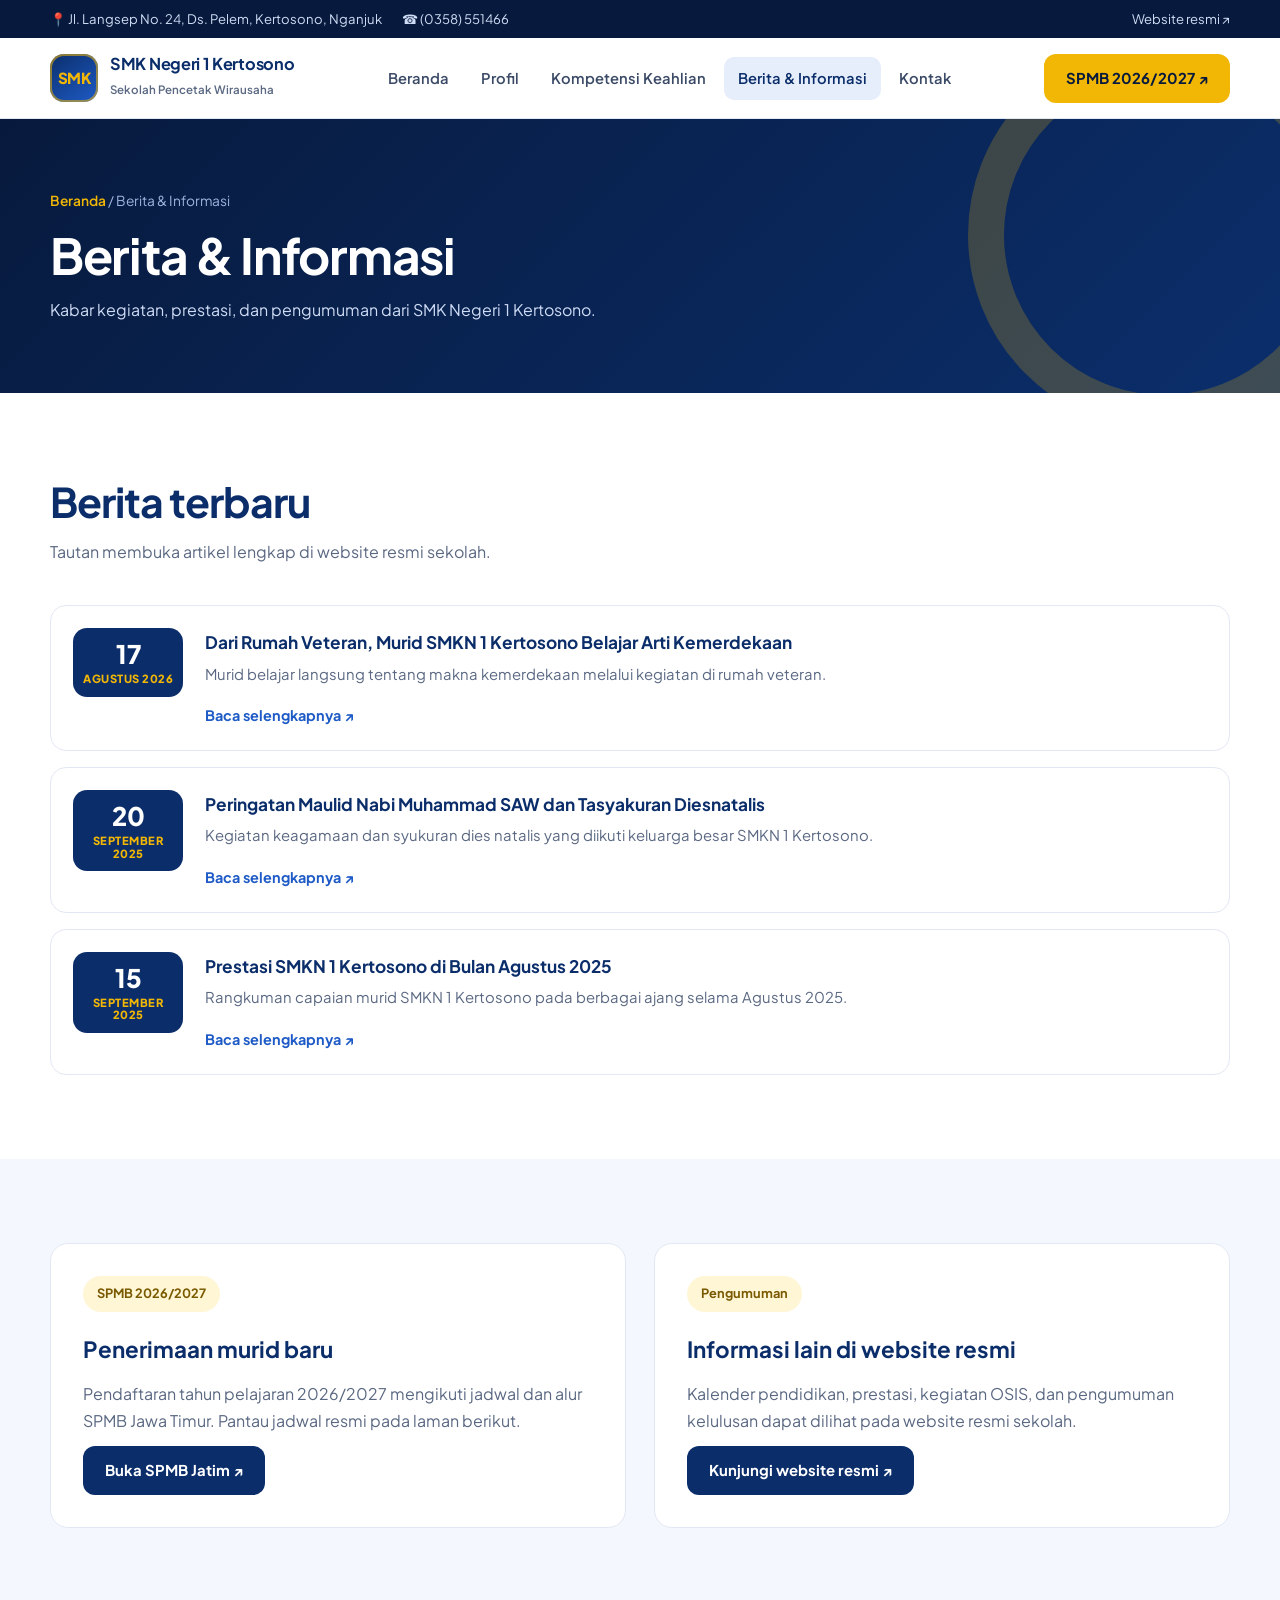
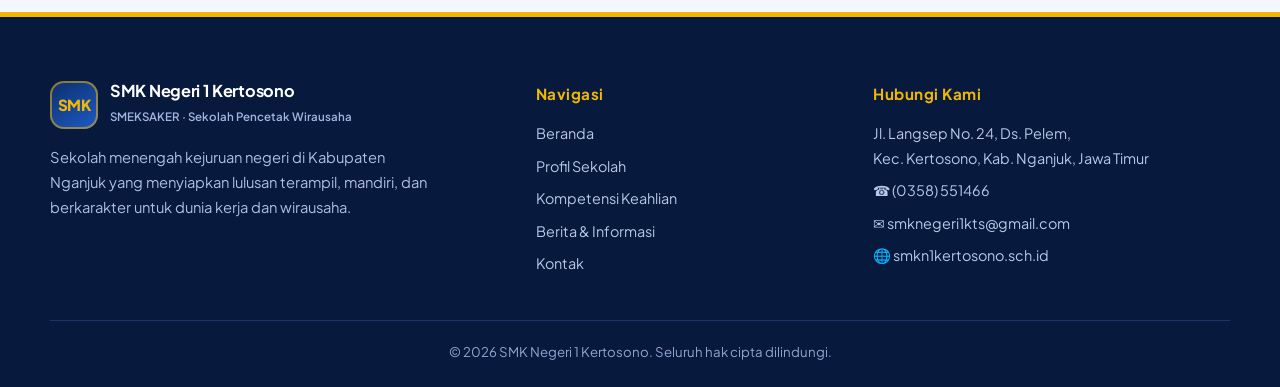
==== informasi.html @ c1da94f9 "Add files via upload" ====
<!DOCTYPE html>
<html lang="id">
<head>
<meta charset="UTF-8">
<meta name="viewport" content="width=device-width, initial-scale=1.0">
<meta name="description" content="Berita, prestasi, dan informasi terbaru SMK Negeri 1 Kertosono.">
<meta name="theme-color" content="#0b2e6b">
<title>Berita & Informasi | SMK Negeri 1 Kertosono</title>
<link rel="stylesheet" href="css/style.css">
</head>
<body>
<div class="topbar"><div class="container">
  <div><span>📍 Jl. Langsep No. 24, Ds. Pelem, Kertosono, Nganjuk</span><span>☎ (0358) 551466</span></div>
  <div><a href="https://smkn1kertosono.sch.id/" target="_blank" rel="noopener">Website resmi ↗</a></div>
</div></div>
<header class="site-header">
  <div class="container navbar">
    <a class="brand" href="index.html" aria-label="SMK Negeri 1 Kertosono">
      <span class="brand-mark">SMK</span>
      <span class="brand-text"><strong>SMK Negeri 1 Kertosono</strong><small>Sekolah Pencetak Wirausaha</small></span>
    </a>
    <input type="checkbox" id="menu" class="menu-toggle" aria-hidden="true">
    <label for="menu" class="menu-btn" aria-label="Buka menu">☰</label>
    <nav aria-label="Navigasi utama"><ul class="nav-links"><li><a class="" href="index.html">Beranda</a></li><li><a class="" href="tentang.html">Profil</a></li><li><a class="" href="jurusan.html">Kompetensi Keahlian</a></li><li><a class="active" href="informasi.html">Berita & Informasi</a></li><li><a class="" href="kontak.html">Kontak</a></li></ul></nav>
    <a class="nav-cta" href="https://spmbjatim.net/" target="_blank" rel="noopener">SPMB 2026/2027 ↗</a>
  </div>
</header>
<main>
<section class="page-hero"><div class="container"><div class="breadcrumb"><a href="index.html">Beranda</a> / Berita &amp; Informasi</div><h1>Berita &amp; Informasi</h1><p>Kabar kegiatan, prestasi, dan pengumuman dari SMK Negeri 1 Kertosono.</p></div></section>
<section class="section"><div class="container">
  <div class="section-heading"><h2>Berita terbaru</h2><p>Tautan membuka artikel lengkap di website resmi sekolah.</p></div>
  <div class="info-list">
<article class="info-row"><div class="date-box">17<small>AGUSTUS 2026</small></div><div><h3>Dari Rumah Veteran, Murid SMKN 1 Kertosono Belajar Arti Kemerdekaan</h3><p>Murid belajar langsung tentang makna kemerdekaan melalui kegiatan di rumah veteran.</p><a class="text-link" href="https://smkn1kertosono.sch.id/dari-rumah-veteran-murid-smkn-1-kertosono-belajar-arti-kemerdekaan/" target="_blank" rel="noopener">Baca selengkapnya ↗</a></div></article>
<article class="info-row"><div class="date-box">20<small>SEPTEMBER 2025</small></div><div><h3>Peringatan Maulid Nabi Muhammad SAW dan Tasyakuran Diesnatalis</h3><p>Kegiatan keagamaan dan syukuran dies natalis yang diikuti keluarga besar SMKN 1 Kertosono.</p><a class="text-link" href="https://smkn1kertosono.sch.id/smk-negeri-1-kertosono-gelar-peringatan-maulid-nabi-muhammad-saw-dan-tasyakuran-diesnatalis/" target="_blank" rel="noopener">Baca selengkapnya ↗</a></div></article>
<article class="info-row"><div class="date-box">15<small>SEPTEMBER 2025</small></div><div><h3>Prestasi SMKN 1 Kertosono di Bulan Agustus 2025</h3><p>Rangkuman capaian murid SMKN 1 Kertosono pada berbagai ajang selama Agustus 2025.</p><a class="text-link" href="https://smkn1kertosono.sch.id/prestasi-smkn-1-kertosono-di-bulan-agustus-2025/" target="_blank" rel="noopener">Baca selengkapnya ↗</a></div></article>
  </div>
</div></section>
<section class="section section-soft"><div class="container two-col">
  <article class="content-card"><span class="eyebrow">SPMB 2026/2027</span><h2>Penerimaan murid baru</h2><p>Pendaftaran tahun pelajaran 2026/2027 mengikuti jadwal dan alur SPMB Jawa Timur. Pantau jadwal resmi pada laman berikut.</p><a class="btn btn-primary" href="https://spmbjatim.net/" target="_blank" rel="noopener">Buka SPMB Jatim ↗</a></article>
  <article class="content-card"><span class="eyebrow">Pengumuman</span><h2>Informasi lain di website resmi</h2><p>Kalender pendidikan, prestasi, kegiatan OSIS, dan pengumuman kelulusan dapat dilihat pada website resmi sekolah.</p><a class="btn btn-primary" href="https://smkn1kertosono.sch.id/" target="_blank" rel="noopener">Kunjungi website resmi ↗</a></article>
</div></section>
</main>
<footer class="site-footer">
  <div class="container">
    <div class="footer-grid">
      <div class="footer-brand">
        <a class="brand" href="index.html"><span class="brand-mark">SMK</span><span class="brand-text"><strong>SMK Negeri 1 Kertosono</strong><small>SMEKSAKER · Sekolah Pencetak Wirausaha</small></span></a>
        <p>Sekolah menengah kejuruan negeri di Kabupaten Nganjuk yang menyiapkan lulusan terampil, mandiri, dan berkarakter untuk dunia kerja dan wirausaha.</p>
      </div>
      <div class="footer-col">
        <h4>Navigasi</h4>
        <a href="index.html">Beranda</a><a href="tentang.html">Profil Sekolah</a><a href="jurusan.html">Kompetensi Keahlian</a><a href="informasi.html">Berita &amp; Informasi</a><a href="kontak.html">Kontak</a>
      </div>
      <div class="footer-col">
        <h4>Hubungi Kami</h4>
        <p>Jl. Langsep No. 24, Ds. Pelem,<br>Kec. Kertosono, Kab. Nganjuk, Jawa Timur</p>
        <p>☎ (0358) 551466</p>
        <a href="mailto:smknegeri1kts@gmail.com">✉ smknegeri1kts@gmail.com</a>
        <a href="https://smkn1kertosono.sch.id/" target="_blank" rel="noopener">🌐 smkn1kertosono.sch.id</a>
      </div>
    </div>
    <div class="copyright">© 2026 SMK Negeri 1 Kertosono. Seluruh hak cipta dilindungi.</div>
  </div>
</footer>
</body>
</html>
---- css/style.css ----
/* =========================================================
   SMK Negeri 1 Kertosono — Stylesheet
   Palet warna: edit hanya di blok :root di bawah ini.
   Jika warna logo asli berbeda, cukup ganti nilai variabelnya.
   ========================================================= */
@import url('https://fonts.googleapis.com/css2?family=Plus+Jakarta+Sans:wght@400;500;600;700;800&display=swap');

:root {
  --navy-900: #071a3d;   /* biru tua pekat: footer, hero */
  --navy-700: #0b2e6b;   /* biru utama (primary) */
  --blue-500: #1e5bc6;   /* biru terang: link, aksen */
  --blue-100: #e6eefb;   /* biru muda: latar ikon */
  --blue-50:  #f4f7fd;   /* latar section lembut */
  --gold-500: #f2b705;   /* kuning emas: tombol & highlight */
  --gold-600: #d99f00;   /* hover emas */
  --gold-100: #fff6d6;   /* latar emas muda */
  --ink: #14213d;
  --muted: #5a6882;
  --line: #e2e8f3;
  --white: #ffffff;
  --radius: 18px;
  --shadow: 0 14px 40px rgba(11, 46, 107, .10);
  --shadow-sm: 0 6px 18px rgba(11, 46, 107, .08);
}

* { box-sizing: border-box; margin: 0; padding: 0; }
html { scroll-behavior: smooth; }
body { font-family: 'Plus Jakarta Sans', 'Segoe UI', Arial, sans-serif; color: var(--ink); background: var(--white); line-height: 1.7; }
a { color: inherit; text-decoration: none; }
ul { list-style: none; }
.container { width: min(1180px, calc(100% - 40px)); margin: auto; }

/* ---------- Topbar ---------- */
.topbar { background: var(--navy-900); color: #cfdcf5; font-size: .82rem; }
.topbar .container { display: flex; justify-content: space-between; gap: 16px; padding: 8px 0; flex-wrap: wrap; }
.topbar span { margin-right: 20px; }
.topbar a:hover { color: var(--gold-500); }

/* ---------- Header ---------- */
.site-header { position: sticky; top: 0; z-index: 50; background: rgba(255,255,255,.97); backdrop-filter: blur(10px); border-bottom: 1px solid var(--line); }
.navbar { min-height: 80px; display: flex; align-items: center; justify-content: space-between; gap: 22px; }
.brand { display: inline-flex; align-items: center; gap: 12px; }
.brand-mark { width: 48px; height: 48px; border-radius: 14px; display: grid; place-items: center; background: linear-gradient(145deg, var(--navy-700), var(--blue-500)); color: var(--gold-500); font-weight: 800; font-size: .95rem; letter-spacing: -.5px; box-shadow: inset 0 0 0 2px rgba(242,183,5,.55); overflow: hidden; }
.brand-mark img { width: 100%; height: 100%; object-fit: contain; background: #fff; }
.brand-text strong { display: block; font-size: 1.02rem; line-height: 1.15; color: var(--navy-700); letter-spacing: -.3px; }
.brand-text small { font-size: .72rem; color: var(--muted); font-weight: 600; }
.nav-links { display: flex; align-items: center; gap: 4px; }
.nav-links a { display: block; padding: 9px 14px; border-radius: 10px; font-size: .92rem; font-weight: 600; color: #3b4a66; transition: .2s; }
.nav-links a:hover { background: var(--blue-50); color: var(--navy-700); }
.nav-links a.active { background: var(--blue-100); color: var(--navy-700); }
.btn, .nav-cta { display: inline-flex; align-items: center; justify-content: center; gap: 8px; padding: 12px 22px; border: 0; border-radius: 12px; font: inherit; font-weight: 700; font-size: .93rem; cursor: pointer; background: var(--gold-500); color: var(--navy-900); transition: .2s; }
.btn:hover, .nav-cta:hover { background: var(--gold-600); transform: translateY(-2px); box-shadow: 0 8px 20px rgba(242,183,5,.35); }
.btn-primary { background: var(--navy-700); color: #fff; }
.btn-primary:hover { background: var(--blue-500); box-shadow: 0 8px 20px rgba(30,91,198,.3); }
.btn-ghost { background: transparent; color: #fff; border: 1.5px solid rgba(255,255,255,.45); }
.btn-ghost:hover { background: rgba(255,255,255,.12); box-shadow: none; }
.menu-toggle, .menu-btn { display: none; }

/* ---------- Hero ---------- */
.hero { position: relative; overflow: hidden; color: #fff; padding: 96px 0 150px;
  background: radial-gradient(circle at 88% 12%, rgba(242,183,5,.22) 0, transparent 30%), radial-gradient(circle at 5% 100%, rgba(30,91,198,.55) 0, transparent 40%), linear-gradient(135deg, var(--navy-900), var(--navy-700) 70%); }
.hero::before { content: ""; position: absolute; inset: 0; opacity: .07; background-image: repeating-linear-gradient(45deg, #fff 0 1px, transparent 1px 22px); }
.hero-grid { position: relative; display: grid; grid-template-columns: 1.2fr .8fr; gap: 54px; align-items: center; }
.eyebrow { display: inline-flex; align-items: center; gap: 8px; padding: 7px 14px; border-radius: 99px; background: var(--gold-100); color: #7a5a00; font-size: .8rem; font-weight: 700; margin-bottom: 18px; }
.hero .eyebrow { background: rgba(242,183,5,.16); color: var(--gold-500); border: 1px solid rgba(242,183,5,.4); }
.hero h1 { font-size: clamp(2.3rem, 5vw, 3.9rem); line-height: 1.1; letter-spacing: -1.8px; }
.hero h1 span { color: var(--gold-500); }
.hero p { margin: 22px 0 30px; max-width: 580px; color: #d3dff7; font-size: 1.05rem; }
.hero-actions { display: flex; flex-wrap: wrap; gap: 12px; }
.hero-card { background: rgba(255,255,255,.08); border: 1px solid rgba(255,255,255,.18); border-radius: 24px; padding: 30px; backdrop-filter: blur(6px); }
.hero-card h3 { font-size: 1.1rem; margin-bottom: 4px; }
.hero-card p { margin: 0 0 18px; font-size: .9rem; }
.hero-card li { display: flex; gap: 12px; align-items: flex-start; padding: 11px 0; border-top: 1px solid rgba(255,255,255,.14); font-size: .92rem; color: #e6eeff; }
.hero-card li b { color: var(--gold-500); }
.badge { display: inline-block; background: var(--gold-500); color: var(--navy-900); font-weight: 800; font-size: .72rem; padding: 4px 10px; border-radius: 99px; margin-bottom: 14px; }

/* ---------- Stats ---------- */
.stats-wrap { position: relative; z-index: 5; margin-top: -78px; }
.stats { display: grid; grid-template-columns: repeat(4, 1fr); background: #fff; border-radius: 22px; box-shadow: var(--shadow); border: 1px solid var(--line); overflow: hidden; }
.stat { padding: 28px 18px; text-align: center; border-right: 1px solid var(--line); }
.stat:last-child { border-right: 0; }
.stat strong { display: block; font-size: 2.2rem; line-height: 1.1; color: var(--navy-700); letter-spacing: -1px; }
.stat span { color: var(--muted); font-size: .88rem; font-weight: 600; }

/* ---------- Sections ---------- */
.section { padding: 84px 0; }
.section-soft { background: var(--blue-50); }
.section-dark { background: var(--navy-900); color: #fff; }
.section-heading { max-width: 680px; margin-bottom: 40px; }
.section-heading.center { text-align: center; margin-inline: auto; }
.section-heading h2 { font-size: clamp(1.8rem, 3.2vw, 2.6rem); line-height: 1.2; letter-spacing: -1px; color: var(--navy-700); }
.section-dark .section-heading h2 { color: #fff; }
.section-heading p { margin-top: 12px; color: var(--muted); }
.section-dark .section-heading p { color: #b9c9e8; }
.two-col { display: grid; grid-template-columns: 1fr 1fr; gap: 28px; align-items: start; }
.about-grid { display: grid; grid-template-columns: .9fr 1.1fr; gap: 56px; align-items: center; }
.about-visual { aspect-ratio: 4/3.4; border-radius: 28px; position: relative; overflow: hidden; background: linear-gradient(145deg, var(--navy-700), var(--blue-500)); display: grid; place-items: center; box-shadow: var(--shadow); }
.about-visual::after { content: ""; position: absolute; width: 70%; aspect-ratio: 1; border-radius: 50%; border: 18px solid rgba(242,183,5,.85); right: -18%; bottom: -26%; }
.about-visual .motto { position: relative; z-index: 2; text-align: center; color: #fff; padding: 20px; }
.about-visual .motto strong { display: block; font-size: 1.9rem; line-height: 1.2; letter-spacing: -.8px; }
.about-visual .motto small { color: var(--gold-500); font-weight: 700; letter-spacing: 1.5px; text-transform: uppercase; }
.about-text p { color: var(--muted); margin-bottom: 14px; }
.check-list { display: grid; gap: 11px; margin: 18px 0 24px; }
.check-list li { padding-left: 30px; position: relative; font-weight: 500; }
.check-list li::before { content: "✓"; position: absolute; left: 0; top: 2px; width: 21px; height: 21px; border-radius: 50%; display: grid; place-items: center; background: var(--gold-500); color: var(--navy-900); font-size: .72rem; font-weight: 800; }

/* ---------- Cards ---------- */
.card-grid { display: grid; grid-template-columns: repeat(3, 1fr); gap: 20px; }
.card { background: #fff; border: 1px solid var(--line); border-radius: var(--radius); padding: 28px; position: relative; overflow: hidden; transition: .25s; }
.card::before { content: ""; position: absolute; left: 0; top: 0; right: 0; height: 4px; background: linear-gradient(90deg, var(--navy-700), var(--blue-500)); }
.card:nth-child(3n+2)::before { background: linear-gradient(90deg, var(--gold-500), #ffd75a); }
.card:hover { transform: translateY(-6px); box-shadow: var(--shadow); border-color: #cfdcf3; }
.icon { width: 54px; height: 54px; display: grid; place-items: center; border-radius: 16px; background: var(--blue-100); font-size: 1.6rem; margin-bottom: 18px; }
.card h3 { font-size: 1.1rem; color: var(--navy-700); margin-bottom: 8px; }
.card p { color: var(--muted); font-size: .93rem; }
.tag { display: inline-block; margin-top: 14px; padding: 3px 11px; border-radius: 99px; background: var(--gold-100); color: #7a5a00; font-size: .76rem; font-weight: 700; }
.text-link { display: inline-block; margin-top: 16px; color: var(--blue-500); font-weight: 700; font-size: .9rem; }
.text-link:hover { color: var(--navy-700); text-decoration: underline; }

.feature { display: flex; gap: 18px; padding: 26px; border-radius: var(--radius); background: rgba(255,255,255,.06); border: 1px solid rgba(255,255,255,.12); }
.feature .num { font-size: 2.4rem; font-weight: 800; color: var(--gold-500); line-height: 1; letter-spacing: -2px; }
.feature p { color: #dbe6fb; font-weight: 500; }
.feature-grid { display: grid; grid-template-columns: repeat(3, 1fr); gap: 18px; }

.chips { display: flex; flex-wrap: wrap; gap: 10px; justify-content: center; }
.chip { padding: 10px 18px; border-radius: 99px; background: #fff; border: 1px solid var(--line); font-weight: 600; font-size: .9rem; color: var(--navy-700); transition: .2s; }
.chip:hover { background: var(--navy-700); color: #fff; border-color: var(--navy-700); }

/* ---------- News ---------- */
.news-grid { display: grid; grid-template-columns: repeat(3, 1fr); gap: 20px; }
.news-card { background: #fff; border-radius: var(--radius); border: 1px solid var(--line); overflow: hidden; transition: .25s; display: flex; flex-direction: column; }
.news-card:hover { transform: translateY(-5px); box-shadow: var(--shadow); }
.news-top { height: 8px; background: linear-gradient(90deg, var(--navy-700), var(--gold-500)); }
.news-body { padding: 24px; display: flex; flex-direction: column; flex: 1; }
.news-date { font-size: .78rem; font-weight: 700; color: var(--blue-500); text-transform: uppercase; letter-spacing: .8px; }
.news-body h3 { margin: 8px 0; font-size: 1.05rem; line-height: 1.4; color: var(--navy-700); }
.news-body p { color: var(--muted); font-size: .9rem; flex: 1; }

.info-list { display: grid; gap: 16px; }
.info-row { display: grid; grid-template-columns: 110px 1fr; gap: 22px; padding: 22px; border: 1px solid var(--line); border-radius: 16px; background: #fff; transition: .2s; }
.info-row:hover { box-shadow: var(--shadow-sm); border-color: #cfdcf3; }
.date-box { align-self: start; text-align: center; background: var(--navy-700); color: #fff; padding: 12px 8px; border-radius: 14px; font-weight: 800; font-size: 1.6rem; line-height: 1.1; }
.date-box small { display: block; color: var(--gold-500); font-size: .7rem; letter-spacing: .5px; margin-top: 4px; }
.info-row h3 { color: var(--navy-700); font-size: 1.08rem; }
.info-row p { color: var(--muted); margin-top: 4px; font-size: .93rem; }

/* ---------- Page hero ---------- */
.page-hero { position: relative; overflow: hidden; padding: 70px 0; color: #fff; background: linear-gradient(135deg, var(--navy-900), var(--navy-700)); }
.page-hero::after { content: ""; position: absolute; right: -80px; top: -80px; width: 320px; height: 320px; border-radius: 50%; border: 36px solid rgba(242,183,5,.22); }
.page-hero .container { position: relative; z-index: 2; }
.page-hero h1 { font-size: clamp(2rem, 4vw, 3.1rem); letter-spacing: -1.3px; line-height: 1.15; }
.page-hero p { margin-top: 12px; max-width: 680px; color: #cfdcf5; }
.breadcrumb { font-size: .86rem; color: #9fb4de; margin-bottom: 14px; }
.breadcrumb a { color: var(--gold-500); font-weight: 600; }

.content-card { background: #fff; border: 1px solid var(--line); border-radius: var(--radius); padding: 32px; }
.content-card h2 { font-size: 1.4rem; color: var(--navy-700); margin-bottom: 12px; }
.content-card p { color: var(--muted); margin-bottom: 12px; }
.mission-list { counter-reset: m; display: grid; gap: 12px; margin-top: 14px; }
.mission-list li { counter-increment: m; display: flex; gap: 14px; color: var(--muted); font-size: .94rem; }
.mission-list li::before { content: counter(m); flex: 0 0 28px; height: 28px; border-radius: 9px; display: grid; place-items: center; background: var(--navy-700); color: var(--gold-500); font-weight: 800; font-size: .8rem; }
.vision-box { padding: 30px; border-radius: var(--radius); color: #fff; background: linear-gradient(135deg, var(--navy-700), var(--blue-500)); border-left: 6px solid var(--gold-500); }
.vision-box small { color: var(--gold-500); font-weight: 800; letter-spacing: 1.4px; text-transform: uppercase; }
.vision-box p { margin-top: 8px; font-size: 1.2rem; font-weight: 600; line-height: 1.5; }

.profile-table { width: 100%; border-collapse: collapse; font-size: .94rem; }
.profile-table td { padding: 12px 4px; border-bottom: 1px solid var(--line); vertical-align: top; }
.profile-table td:first-child { width: 42%; color: var(--muted); font-weight: 600; }
.profile-table td:last-child { font-weight: 600; color: var(--navy-700); }

/* ---------- Contact / form ---------- */
.contact-grid { display: grid; grid-template-columns: repeat(3, 1fr); gap: 18px; }
.contact-card { background: #fff; border: 1px solid var(--line); border-radius: var(--radius); padding: 26px; }
.contact-card h3 { color: var(--navy-700); margin-bottom: 4px; }
.contact-card p { color: var(--muted); font-size: .94rem; overflow-wrap: anywhere; }
.form-grid { display: grid; gap: 15px; }
.form-group { display: grid; gap: 7px; }
.form-group label { font-weight: 700; font-size: .9rem; color: var(--navy-700); }
.form-group input, .form-group textarea { width: 100%; padding: 13px 15px; border: 1.5px solid #d6dfef; border-radius: 12px; font: inherit; color: var(--ink); background: #fff; }
.form-group textarea { min-height: 130px; resize: vertical; }
.form-group input:focus, .form-group textarea:focus { outline: 4px solid rgba(30,91,198,.15); border-color: var(--blue-500); }
.notice { padding: 14px 16px; background: var(--gold-100); color: #6b5000; border: 1px solid #f2dc8a; border-radius: 12px; font-size: .88rem; margin-bottom: 20px; }

/* ---------- CTA ---------- */
.cta-band { position: relative; overflow: hidden; padding: 48px; border-radius: 28px; color: #fff; display: flex; align-items: center; justify-content: space-between; gap: 28px; background: linear-gradient(120deg, var(--navy-900), var(--navy-700)); }
.cta-band::after { content: ""; position: absolute; right: -60px; bottom: -90px; width: 260px; height: 260px; border-radius: 50%; border: 30px solid rgba(242,183,5,.3); }
.cta-band > * { position: relative; z-index: 2; }
.cta-band h2 { font-size: clamp(1.5rem, 3vw, 2.1rem); letter-spacing: -.8px; }
.cta-band p { color: #cbd9f5; margin-top: 6px; }
.cta-band .btn { flex-shrink: 0; }

/* ---------- Footer ---------- */
.site-footer { background: var(--navy-900); color: #fff; padding: 64px 0 24px; border-top: 5px solid var(--gold-500); }
.footer-grid { display: grid; grid-template-columns: 1.5fr 1fr 1.2fr; gap: 40px; padding-bottom: 36px; }
.footer-brand .brand-text strong { color: #fff; }
.footer-brand .brand-text small { color: #9fb4de; }
.footer-brand p { color: #aebfe0; max-width: 380px; margin-top: 16px; font-size: .92rem; }
.footer-col h4 { margin-bottom: 14px; color: var(--gold-500); font-size: .95rem; letter-spacing: .5px; }
.footer-col a, .footer-col p { display: block; color: #b8c8e6; font-size: .9rem; margin: 8px 0; }
.footer-col a:hover { color: var(--gold-500); }
.copyright { border-top: 1px solid #1c3466; padding-top: 20px; color: #8fa5d0; font-size: .83rem; text-align: center; }

/* ---------- Responsive ---------- */
@media (max-width: 960px) {
  .menu-btn { display: grid; place-items: center; width: 46px; height: 46px; border-radius: 12px; background: var(--blue-100); color: var(--navy-700); font-size: 1.4rem; cursor: pointer; order: 3; }
  .nav-cta { display: none; }
  .navbar { flex-wrap: wrap; }
  nav { order: 4; width: 100%; display: none; padding-bottom: 14px; }
  .menu-toggle:checked ~ nav { display: block; }
  .nav-links { flex-direction: column; align-items: stretch; }
  .hero-grid, .two-col, .about-grid { grid-template-columns: 1fr; gap: 32px; }
  .hero { padding: 70px 0 130px; }
  .card-grid, .news-grid, .feature-grid { grid-template-columns: repeat(2, 1fr); }
  .stats { grid-template-columns: repeat(2, 1fr); }
  .stat:nth-child(2) { border-right: 0; }
  .stat:nth-child(-n+2) { border-bottom: 1px solid var(--line); }
  .contact-grid { grid-template-columns: 1fr; }
  .footer-grid { grid-template-columns: 1fr 1fr; }
}
@media (max-width: 600px) {
  .container { width: min(100% - 28px, 1180px); }
  .topbar .container { justify-content: center; text-align: center; }
  .card-grid, .news-grid, .feature-grid, .footer-grid { grid-template-columns: 1fr; }
  .section { padding: 58px 0; }
  .info-row { grid-template-columns: 1fr; gap: 12px; }
  .date-box { width: 96px; }
  .cta-band { padding: 30px 24px; flex-direction: column; align-items: flex-start; }
  .brand-text small { display: none; }
}
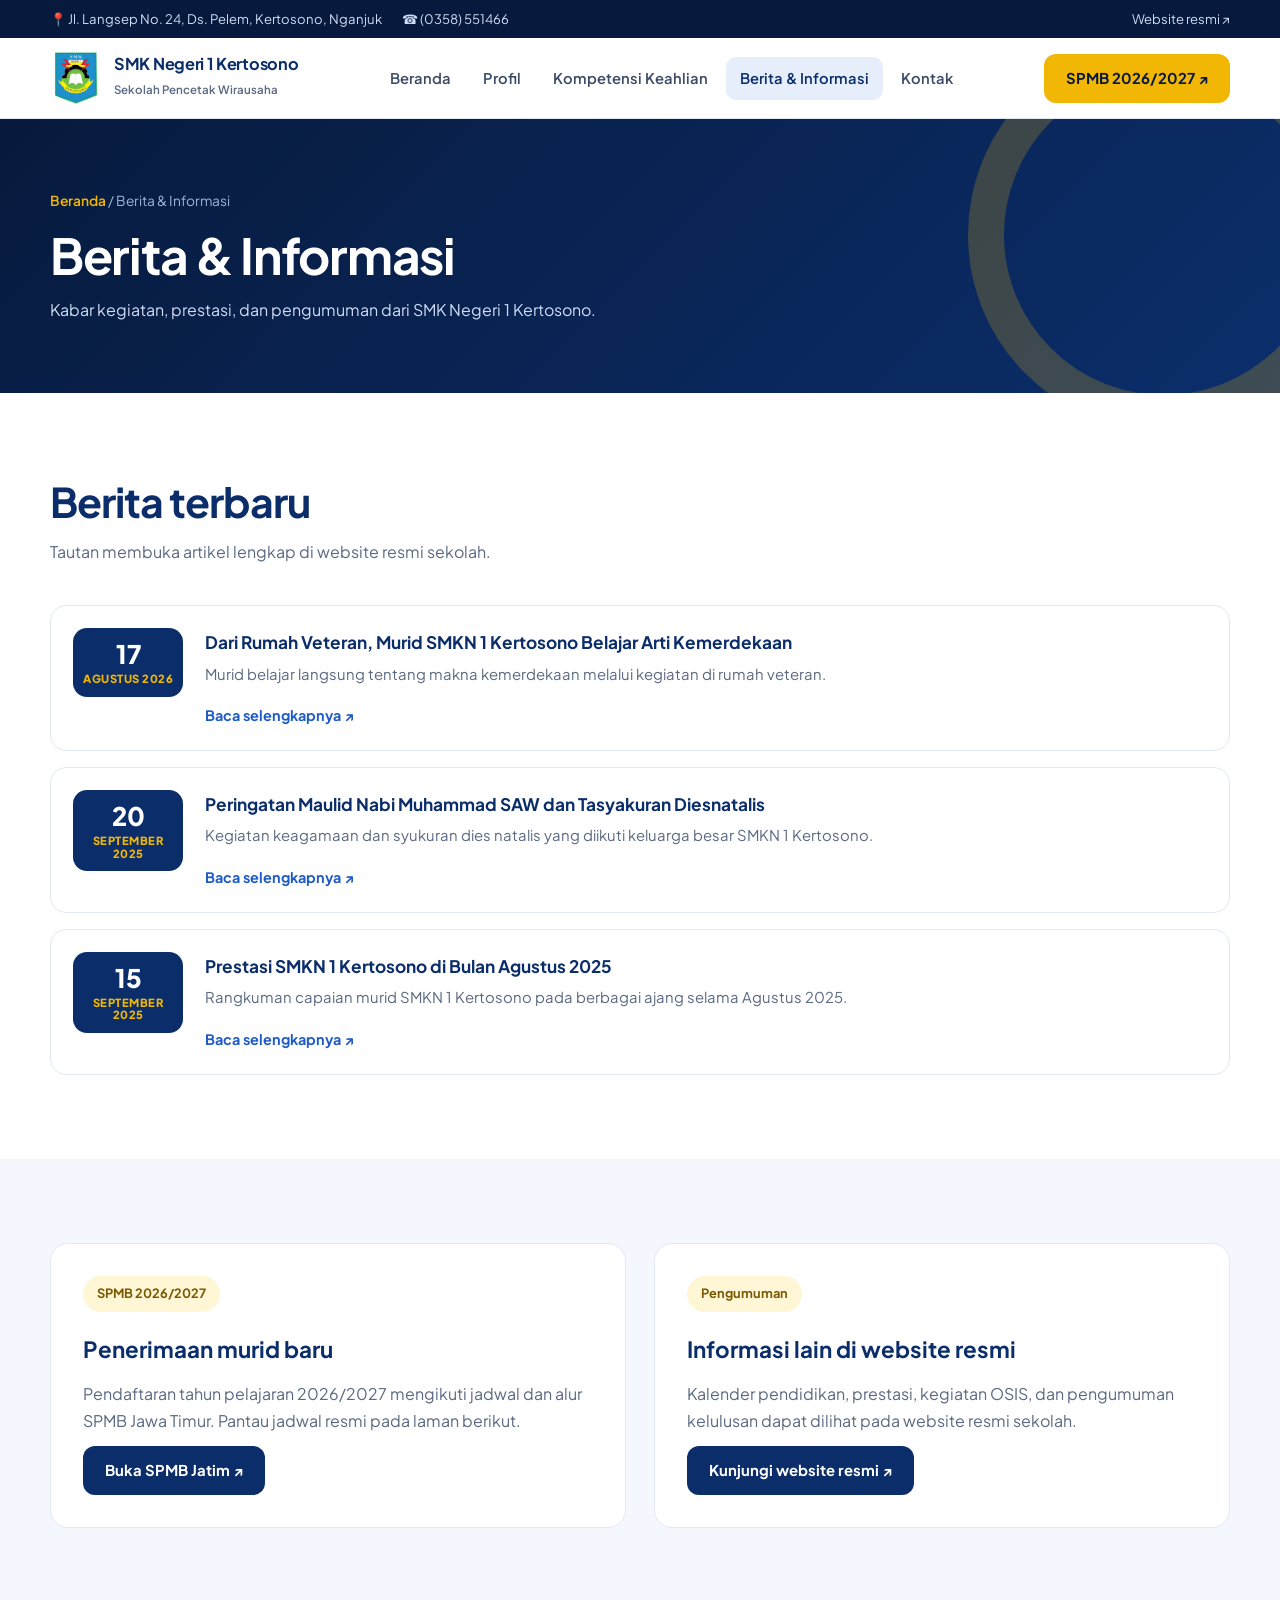
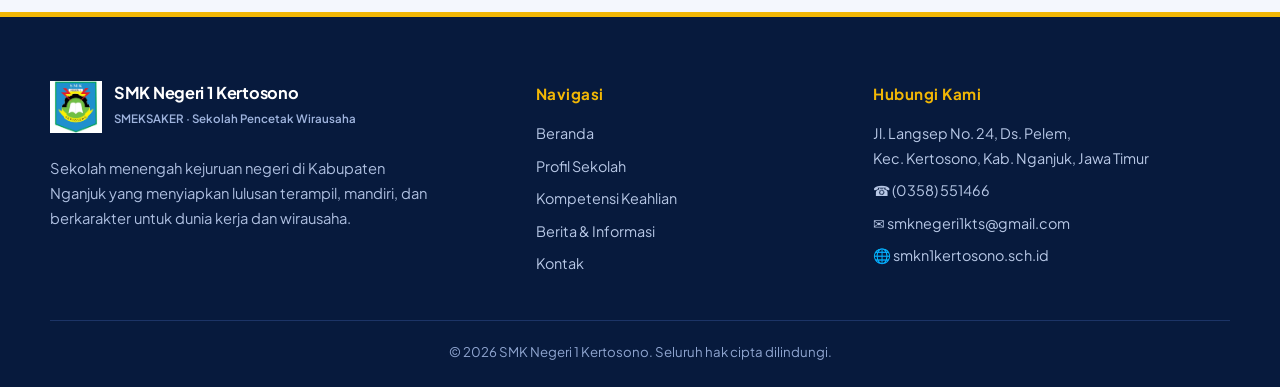
==== commit 9a0ee98c: "Add files via upload" ====
--- a/informasi.html
+++ b/informasi.html
@@ -16,7 +16,7 @@
 <header class="site-header">
   <div class="container navbar">
     <a class="brand" href="index.html" aria-label="SMK Negeri 1 Kertosono">
-      <span class="brand-mark">SMK</span>
+      <span class="brand-mark"><img src="img/logo.png" alt="Logo resmi SMK Negeri 1 Kertosono"></span>
       <span class="brand-text"><strong>SMK Negeri 1 Kertosono</strong><small>Sekolah Pencetak Wirausaha</small></span>
     </a>
     <input type="checkbox" id="menu" class="menu-toggle" aria-hidden="true">
@@ -44,7 +44,7 @@
   <div class="container">
     <div class="footer-grid">
       <div class="footer-brand">
-        <a class="brand" href="index.html"><span class="brand-mark">SMK</span><span class="brand-text"><strong>SMK Negeri 1 Kertosono</strong><small>SMEKSAKER · Sekolah Pencetak Wirausaha</small></span></a>
+        <a class="brand" href="index.html"><span class="brand-mark"><img src="img/logo.png" alt="Logo resmi SMK Negeri 1 Kertosono"></span><span class="brand-text"><strong>SMK Negeri 1 Kertosono</strong><small>SMEKSAKER · Sekolah Pencetak Wirausaha</small></span></a>
         <p>Sekolah menengah kejuruan negeri di Kabupaten Nganjuk yang menyiapkan lulusan terampil, mandiri, dan berkarakter untuk dunia kerja dan wirausaha.</p>
       </div>
       <div class="footer-col">
--- a/css/style.css
+++ b/css/style.css
@@ -40,8 +40,8 @@
 .site-header { position: sticky; top: 0; z-index: 50; background: rgba(255,255,255,.97); backdrop-filter: blur(10px); border-bottom: 1px solid var(--line); }
 .navbar { min-height: 80px; display: flex; align-items: center; justify-content: space-between; gap: 22px; }
 .brand { display: inline-flex; align-items: center; gap: 12px; }
-.brand-mark { width: 48px; height: 48px; border-radius: 14px; display: grid; place-items: center; background: linear-gradient(145deg, var(--navy-700), var(--blue-500)); color: var(--gold-500); font-weight: 800; font-size: .95rem; letter-spacing: -.5px; box-shadow: inset 0 0 0 2px rgba(242,183,5,.55); overflow: hidden; }
-.brand-mark img { width: 100%; height: 100%; object-fit: contain; background: #fff; }
+.brand-mark { width: 52px; height: 52px; flex: 0 0 52px; display: grid; place-items: center; background: #fff; overflow: hidden; }
+.brand-mark img { display: block; width: 100%; height: 100%; object-fit: contain; }
 .brand-text strong { display: block; font-size: 1.02rem; line-height: 1.15; color: var(--navy-700); letter-spacing: -.3px; }
 .brand-text small { font-size: .72rem; color: var(--muted); font-weight: 600; }
 .nav-links { display: flex; align-items: center; gap: 4px; }
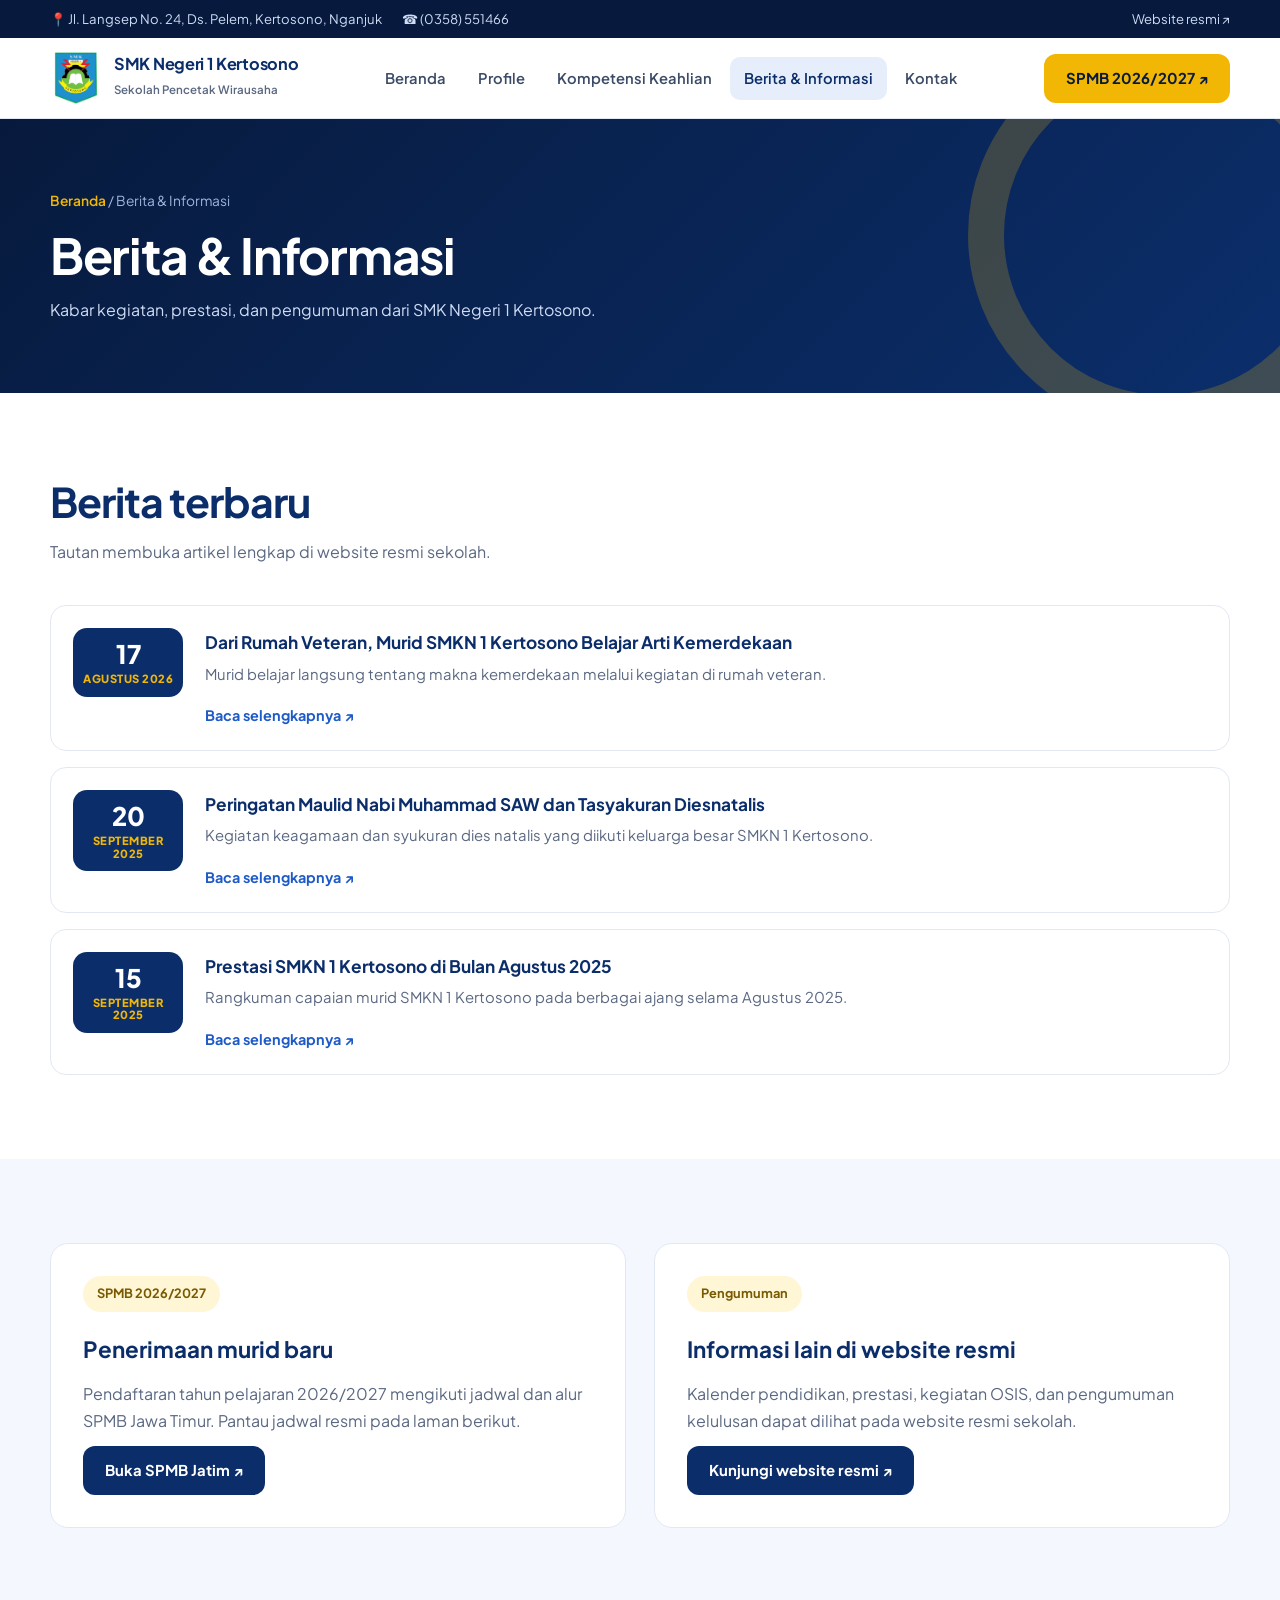
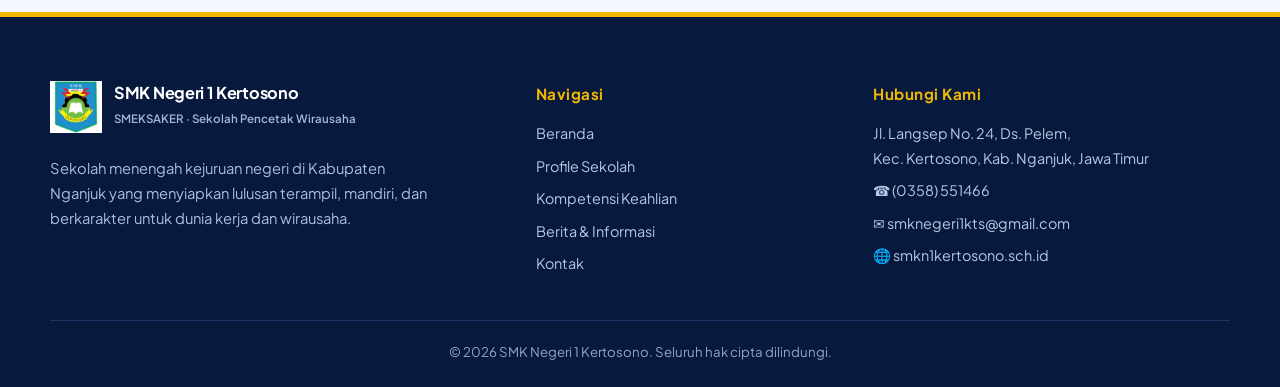
==== commit 11f2095a: "Add files via upload" ====
--- a/informasi.html
+++ b/informasi.html
@@ -21,7 +21,7 @@
     </a>
     <input type="checkbox" id="menu" class="menu-toggle" aria-hidden="true">
     <label for="menu" class="menu-btn" aria-label="Buka menu">☰</label>
-    <nav aria-label="Navigasi utama"><ul class="nav-links"><li><a class="" href="index.html">Beranda</a></li><li><a class="" href="tentang.html">Profil</a></li><li><a class="" href="jurusan.html">Kompetensi Keahlian</a></li><li><a class="active" href="informasi.html">Berita & Informasi</a></li><li><a class="" href="kontak.html">Kontak</a></li></ul></nav>
+    <nav aria-label="Navigasi utama"><ul class="nav-links"><li><a class="" href="index.html">Beranda</a></li><li><a class="" href="tentang.html">Profile</a></li><li><a class="" href="jurusan.html">Kompetensi Keahlian</a></li><li><a class="active" href="informasi.html">Berita & Informasi</a></li><li><a class="" href="kontak.html">Kontak</a></li></ul></nav>
     <a class="nav-cta" href="https://spmbjatim.net/" target="_blank" rel="noopener">SPMB 2026/2027 ↗</a>
   </div>
 </header>
@@ -49,7 +49,7 @@
       </div>
       <div class="footer-col">
         <h4>Navigasi</h4>
-        <a href="index.html">Beranda</a><a href="tentang.html">Profil Sekolah</a><a href="jurusan.html">Kompetensi Keahlian</a><a href="informasi.html">Berita &amp; Informasi</a><a href="kontak.html">Kontak</a>
+        <a href="index.html">Beranda</a><a href="tentang.html">Profile Sekolah</a><a href="jurusan.html">Kompetensi Keahlian</a><a href="informasi.html">Berita &amp; Informasi</a><a href="kontak.html">Kontak</a>
       </div>
       <div class="footer-col">
         <h4>Hubungi Kami</h4>
